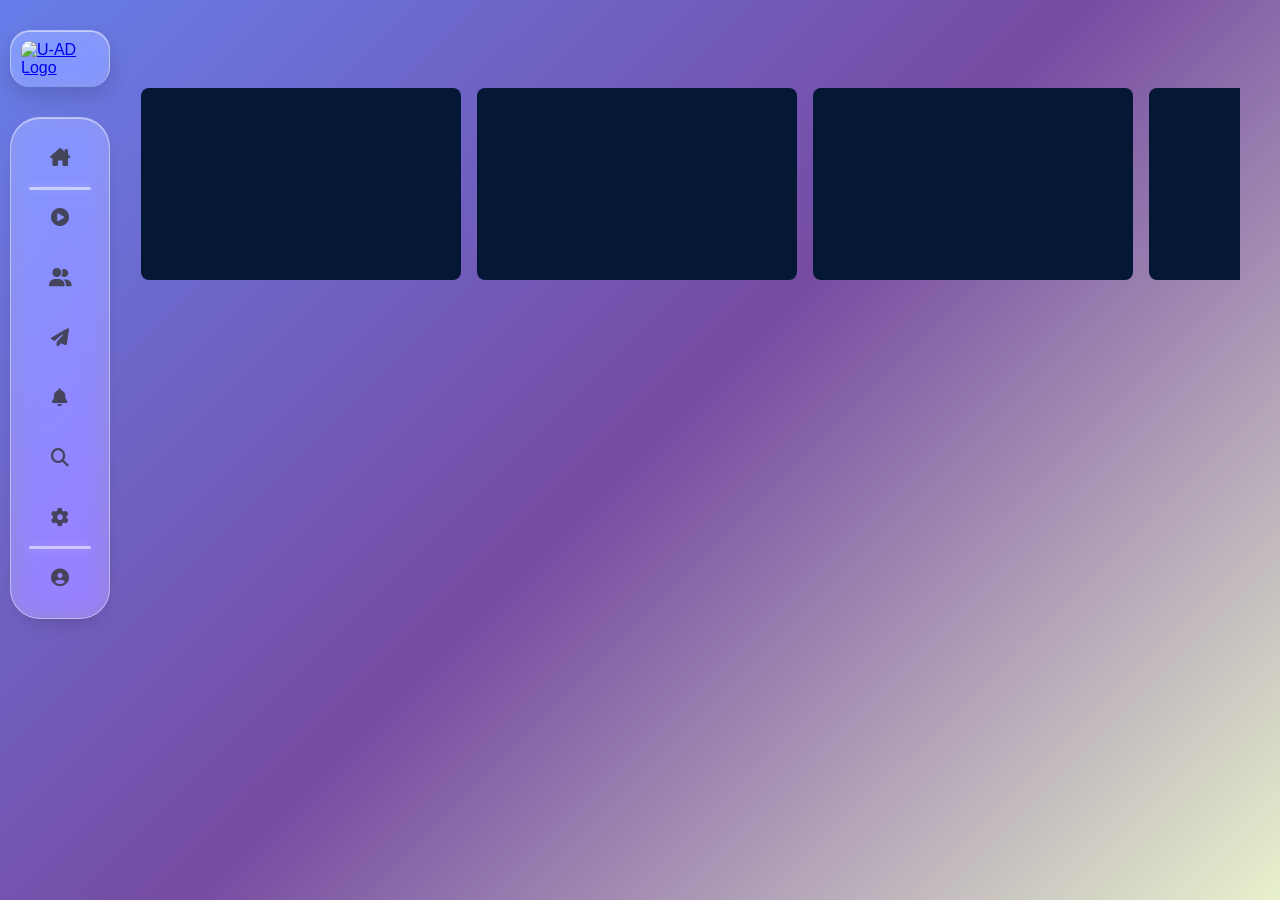
==== index.html @ 103ca22d "Update index.html" ====
<!DOCTYPE html>
<html lang="fr">
<head>
    <meta charset="UTF-8">
    <meta name="viewport" content="width=device-width, initial-scale=1.0">
    <title>U-Ad</title>
    <link rel="stylesheet" href="/CSS/U-Ad.css">
    <link rel="shortcut icon" href="Photos/shortcut%20icon.png" type="image/png">
    <link rel="stylesheet" href="https://cdnjs.cloudflare.com/ajax/libs/font-awesome/6.4.2/css/all.min.css">
</head>
<body>

    <div id="intro-screen">
      <div class="intro-particle"></div>
      <div class="intro-particle"></div>
      <div class="intro-particle"></div>
      <div class="intro-particle"></div>
      <div class="intro-particle"></div>
      <div class="intro-particle"></div>

      <div class="intro-glow"></div>

      <div class="intro-logo-wrap">
        <img src="/Photos/Logo.png" alt="U-AD Logo" />
      </div>

      <div class="intro-line"></div>

      <div class="intro-title">U–AD</div>
      <div class="intro-slogan">Plateforme étudiante</div>

      <div class="intro-progress-track">
        <div class="intro-progress-fill"></div>
      </div>
    </div>

    <div class="header" id="main-page">
        <div class="nav-bar">
            <a href="index.html"><img src="TSIM_Johan.github.io/Photos/Logo.png" alt="U-AD Logo" class="nav-logo"></a>
            <nav>
                <ul>
                    <li class="active"><a href="TSIM_Johan.github.io/HTML/U-Ad.html" data-tooltip="Accueil"><i class="fa-solid fa-house-chimney"></i></a></li> 
                    <li><a href="HTML/video.html" data-tooltip="Vidéos"><i class="fa-solid fa-circle-play"></i></a></li> 
                    <li><a href="HTML/amis.html" data-tooltip="Amis"><i class="fa-solid fa-user-group"></i></a></li>
                    <li><a href="TSIM_Johan.github.io/HTML/messages.html" data-tooltip="Messages"><i class="fa-solid fa-paper-plane"></i></a></li>
                    <li><a href="TSIM_Johan.github.io/HTML/notification.html" data-tooltip="Notifications"><i class="fa-solid fa-bell"></i></a></li>
                    <li><a href="" data-tooltip="Rechercher"><i class="fa-solid fa-magnifying-glass"></i></a></li> 
                    <li><a href="TSIM_Johan.github.io/HTML/parametre.html" data-tooltip="Paramètres"><i class="fa-solid fa-gear"></i></a></li>
                    <li><a href="TSIM_Johan.github.io/HTML/profil.html" data-tooltip="Profil"><i class="fa-solid fa-circle-user"></i></a></li>
                </ul>
            </nav>
        </div>
    </div>

    <div class="main">
        <div class="carousel">
            <h3>Annonces pertinentes</h3>
            <div class="card">
                <img src="TSIM_Johan.github.io/Photos/Logo.png" alt="">
            </div>
            <div class="card">
                <img src="TSIM_Johan.github.io/Photos/Logo.png" alt="">
            </div>
            <div class="card">
                <img src="TSIM_Johan.github.io/Photos/Logo.png" alt="">
            </div>
            <div class="card">
                <img src="TSIM_Johan.github.io/Photos/Logo.png" alt="">
            </div>
            <div class="card">
                <img src="TSIM_Johan.github.io/Photos/Logo.png" alt="">
            </div>
            <div class="card">
                <img src="TSIM_Johan.github.io/Photos/Logo.png" alt="">
            </div>
            <div class="card">
                <img src="TSIM_Johan.github.io/Photos/Logo.png" alt="">
            </div>
            <div class="card">
                <img src="TSIM_Johan.github.io/Photos/Logo.png" alt="">
            </div>
            <div class="card">
                <img src="TSIM_Johan.github.io/Photos/Logo.png" alt="">
            </div>
            <div class="card">
                <img src="TSIM_Johan.github.io/Photos/Logo.png" alt="">
            </div>
            <div class="card">
                <img src="TSIM_Johan.github.io/Photos/Logo.png" alt="">
            </div>
            <div class="card">
                <img src="TSIM_Johan.github.io/Photos/Logo.png" alt="">
            </div>
        </div>
    </div>

</body>
</html>
---- CSS/U-Ad.css ----
#intro-screen {
        position: fixed;
        inset: 0;
        background-color: #041734;
        display: flex;
        flex-direction: column;
        justify-content: center;
        align-items: center;
        z-index: 9999;
        overflow: hidden;
        animation: introFadeOut 1s ease 4.8s forwards;
    }

      @keyframes introFadeOut {
        0% {
          opacity: 1;
        }
        100% {
          opacity: 0;
          pointer-events: none;
        }
      }

      .intro-glow {
        position: absolute;
        width: 400px;
        height: 400px;
        border-radius: 50%;
        background: radial-gradient(
          circle,
          rgba(34, 118, 192, 0.18) 0%,
          transparent 70%
        );
        animation: glowPulse 3s ease-in-out infinite;
      }

      @keyframes glowPulse {
        0%,
        100% {
          transform: scale(1);
          opacity: 0.6;
        }
        50% {
          transform: scale(1.2);
          opacity: 1;
        }
      }

      .intro-logo-wrap {
        position: relative;
        width: 200px;
        height: 160px;
        opacity: 0;
        transform: scale(0.6) rotate(-10deg);
        animation: logoAppear 1.2s cubic-bezier(0.34, 1.56, 0.64, 1) 0.4s
          forwards;
      }

      @keyframes logoAppear {
        0% {
          opacity: 0;
          transform: scale(0.6) rotate(-10deg);
        }
        60% {
          opacity: 1;
          transform: scale(1.08) rotate(2deg);
        }
        100% {
          opacity: 1;
          transform: scale(1) rotate(0deg);
        }
      }

      .intro-logo-wrap img {
        width: 100%;
        height: 100%;
        object-fit: contain;
        filter: brightness(1.1) saturate(1.2);
      }

      .intro-line {
        width: 0;
        height: 2px;
        background: linear-gradient(90deg, #1a1a6e, #2276c0, #f26306);
        margin-top: 1.5rem;
        border-radius: 2px;
        animation: lineGrow 0.7s ease 1.8s forwards;
      }

      @keyframes lineGrow {
        to {
          width: 180px;
        }
      }

      .intro-title {
        margin-top: 1rem;
        font-family: "Georgia", serif;
        font-size: 2rem;
        letter-spacing: 10px;
        color: #51b4f5;
        opacity: 0;
        transform: translateY(10px);
        animation: textRise 0.7s ease 2.3s forwards;
      }

      .intro-slogan {
        margin-top: 0.4rem;
        font-family: "Georgia", serif;
        font-size: 0.72rem;
        letter-spacing: 5px;
        color: #2276c0;
        text-transform: uppercase;
        opacity: 0;
        transform: translateY(8px);
        animation: textRise 0.7s ease 2.8s forwards;
      }

      @keyframes textRise {
        to {
          opacity: 1;
          transform: translateY(0);
        }
      }

      .intro-progress-track {
        position: absolute;
        bottom: 2.5rem;
        width: 200px;
        height: 2px;
        background: rgba(81, 180, 245, 0.15);
        border-radius: 2px;
        overflow: hidden;
        opacity: 0;
        animation: fadeInBar 0.3s ease 3.2s forwards;
      }

      .intro-progress-fill {
        height: 100%;
        width: 0%;
        background: linear-gradient(90deg, #2276c0, #f26306);
        border-radius: 2px;
        animation: fillBar 1.3s ease 3.3s forwards;
      }

      @keyframes fadeInBar {
        to {
          opacity: 1;
        }
      }

      @keyframes fillBar {
        to {
          width: 100%;
        }
      }

      .intro-particle {
        position: absolute;
        width: 3px;
        height: 3px;
        border-radius: 50%;
        opacity: 0;
        animation: particleFloat 4s ease-in-out infinite;
      }

      .intro-particle:nth-child(1) {
        top: 18%;
        left: 12%;
        background: #51b4f5;
        animation-delay: 0.3s;
      }
      .intro-particle:nth-child(2) {
        top: 72%;
        left: 82%;
        background: #f26306;
        animation-delay: 1.1s;
      }
      .intro-particle:nth-child(3) {
        top: 38%;
        left: 88%;
        background: #2276c0;
        animation-delay: 0.7s;
      }
      .intro-particle:nth-child(4) {
        top: 82%;
        left: 22%;
        background: #51b4f5;
        animation-delay: 1.5s;
      }
      .intro-particle:nth-child(5) {
        top: 14%;
        left: 68%;
        background: #f26306;
        animation-delay: 0.9s;
      }
      .intro-particle:nth-child(6) {
        top: 58%;
        left: 6%;
        background: #2276c0;
        animation-delay: 0.5s;
      }

      @keyframes particleFloat {
        0% {
          opacity: 0;
          transform: translateY(0) scale(1);
        }
        25% {
          opacity: 0.9;
        }
        100% {
          opacity: 0;
          transform: translateY(-60px) scale(0.4);
        }
      }

      #main-page {
        opacity: 0;
        animation: mainFadeIn 0.8s ease 5.4s forwards;
      }

      @keyframes mainFadeIn {
        to {
          opacity: 1;
        }
      }

/* css free */
*{
    box-sizing: border-box;
    font-family: 'Poppins', sans-serif;
    padding: 0;
    margin: 0;
}

.nav-bar{
    position: fixed;
    top: 0;
    left: 10px;
    height: 100vh;
    width: 100px;
    display: flex;
    flex-direction: column;
    justify-content: flex-start;
    align-items: center;
    background: transparent;
    padding: 30px 0;
    z-index: 1000;
}

.nav-bar::-webkit-scrollbar{
    display: none;
}

.nav-logo{
    width: 70px;
    height: 70px;
    object-fit: contain;
    padding: 10px;
    border-radius: 20px;
    background: rgba(255, 255, 255, 0.25);
    backdrop-filter: blur(10px) saturate(180%);
    -webkit-backdrop-filter: blur(10px) saturate(180%);
    border: 1px solid rgba(255, 255, 255, 0.4);
    box-shadow:
        0 8px 20px rgba(0, 0, 0, 0.15),
        inset 0 1px 0 rgba(255, 255, 255, 0.5);
    margin-bottom: 20px;
    transition: transform 0.3s ease, box-shadow 0.3s ease;
    margin-bottom: 30px;
    border-bottom: none;
}

.nav-logo:hover{
    transform: scale(1.08);
    box-shadow:
        0 12px 25px rgba(0, 0, 0, 0.2),
        inset 0 1px 0 rgba(255, 255, 255, 0.6);
}

body{
    padding-left: 100px;
    min-height: 100vh;
    background: linear-gradient(135deg, #667eea 0%, #764ba2 50%, #e8f1cc 100%);
    overflow-x: hidden;
}

nav{
    background-color: rgba(255, 255, 255, 0.25);
    backdrop-filter: blur(15px) saturate(180%);
    -webkit-backdrop-filter: blur(15px) saturate(180%);
    border: 1px solid rgba(255, 255, 255, 0.4);
    border-radius: 30px;
    padding: 10px;
    box-shadow:
        0 10px 20px -10px rgba(0, 0, 0, 0.2),
        inset 0 1px 0 rgba(255, 255, 255, 0.5);
    width: 100%;
}

nav::before{
    content: "";
    position: absolute;
    top: 13.8%;
    left: 18%;
    width: 64%;
    height: 3px;
    border-radius: 50px;
    background: rgba(255,255,255,0.55);
    box-shadow: 0 0 8px rgba(255,255,255,0.25);
}

nav::after{
    content: "";
    position: absolute;
    bottom: 13.8%;
    left: 18%;
    width: 64%;
    height: 3px;
    border-radius: 50px;
    background: rgba(255,255,255,0.55);
    box-shadow: 0 0 8px rgba(255,255,255,0.25);
}

nav ul{
    display: flex;
    flex-direction: column;
    align-items: center;
}

nav ul li{
    list-style: none;
    display: block;
    width: 100%;
    text-align: center;
    margin: 8px 0;
    padding: 13px 10px;
    font-size: 16px;
    font-weight: 500;
    color: #777;
    cursor: pointer;
    transition: color 0.5s;
    position: relative;
    z-index: 2;
    color: rgba(50, 50, 50, 0.8);
}

nav ul li::after{
    content: '';
    background: rgba(255, 255, 255, 0.2);
    backdrop-filter: blur(10px) saturate(180%);
    -webkit-backdrop-filter: blur(10px) saturate(180%);
    border: 1px solid rgba(255, 255, 255, 0.35);
    position: absolute;
    width: 100%; 
    height: 100%;
    border-radius: 30px;
    transform: translate(-50%, -50%);
    transition: top 0.5s, opacity 0.5s;
    left: 50%;
    top: 100%;
    z-index: -1;
    opacity: 0;
    box-shadow:
        inset 0 1px 0 rgba(255, 255, 255, 0.4),
        0 4px 15px rgba(0, 0, 0, 0.1);
}
nav ul li:hover{
    color: #fff;
}

nav ul li:hover::after{
    opacity: 1;
    top: 50%;
}

nav ul li a{
    position: relative;
    display: flex;
    align-items: center;
    justify-content: center;
    width: 100%;
    height: 100%;
    color: inherit;
    text-decoration: none;
    font-size: 18px;
}

nav ul li a::after{
    content: attr(data-tooltip);
    position: absolute;
    left: calc(100% + 18px);
    top: 50%;
    transform: translateY(-50%) translateX(-8px);
    background: rgba(255, 255, 255, 0.3);
    backdrop-filter: blur(10px) saturate(180%);
    -webkit-backdrop-filter: blur(10px) saturate(180%);
    border: 1px solid rgba(255, 255, 255, 0.4);
    color: #333;
    padding: 6px 14px;
    border-radius: 10px;
    font-size: 13px;
    font-weight: 500;
    white-space: nowrap;
    opacity: 0;
    pointer-events: none;
    transition: opacity 0.25s ease, transform 0.25s ease;
    box-shadow:
        0 8px 20px rgba(0, 0, 0, 0.15),
        inset 0 1px 0 rgba(255, 255, 255, 0.4);
    z-index: 3000;
}

nav ul li a:hover::after{
    opacity: 1;
    transform: translateY(-50%) translateX(0);
}

nav ul li a::before{
    content: '';
    position: absolute;
    left: calc(100% + 8px);
    top: 50%;
    transform: translateY(-50%) translateX(-8px);
    border: 6px solid transparent;
    border-right-color: rgba(255, 255, 255, 0.4);
    opacity: 0;
    transition: opacity 0.25s ease, transform 0.25s ease;
    pointer-events: none;
    z-index: 3000;
}

nav ul li a:hover::before{
    opacity: 1;
    transform: translateY(-50%) translateX(0);
}

.main{
    box-sizing: border-box;
    padding: 40px;
    height: 100vh;
      
}

.carousel{
  width: 100%;
  overflow-x: auto ;
    margin: 3em auto;
    display: flex;
    gap: 1em;
    scroll-behavior: smooth;
    anchor-name: --carousel;
    scroll-snap-type: x mandatory;
    scroll-marker-group: after;
}

img{
  width: 100%;
}

.carousel::scroll-marker-group{
  display: flex;
  justify-content: center;
  gap: .5em;
}

.card::scroll-marker{
  content: '';
  height: 1em;
  width: 1em;
  background-color: #6e22b9;
  border-radius: 50%;
}

.card::scroll-marker:target-current{
  background-color: #310d55;
}

.carousel::-webkit-scrollbar{
  display: none;
}

.carousel::scroll-button(right), .carousel::scroll-button(left){
  content: '→';
  border: none;
  background-color: #6e22b9;
  font-family: 'Courier New', Courier, monospace;
  font-size: 3rem;
  color: #fff;
  height: 60px;
  width: 60px;
  border-radius: 50%;
  padding-bottom: .1em;
  cursor: pointer;
  position: fixed;
  position-anchor: --carousel;
  position-area: right center;
  translate: -50%;
}

.carousel::scroll-button(left){
  content: '←';
  position-area: left center;
  translate: 50%;
}

.carousel::scroll-button(right):disabled, .carousel::scroll-button(left):disabled{
  opacity: 0.5;
  cursor: auto;
}

.card{
  scroll-snap-align: start;
  flex: 0 0 20em;
  /*height: 12em;*/
  aspect-ratio: 5 / 3;
  background-color: #041734;
  padding: 1em;
  border-radius: .5em;
  text-align: center;
  align-content: center;
}

@media(max-width: 500px) {
  .card{
    flex: 0 0 100%;
  }
}
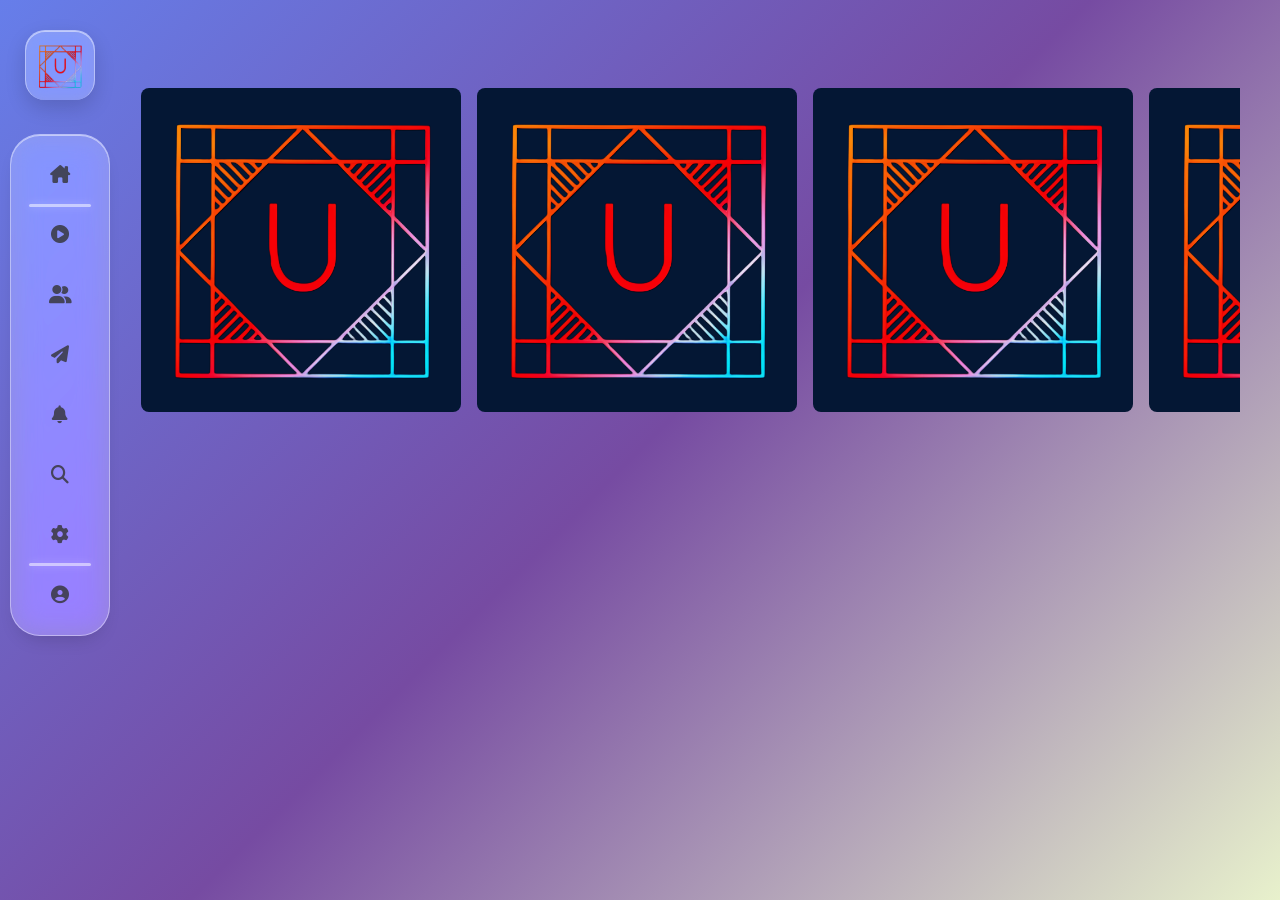
==== commit 7cd4b621: "Update index.html" ====
--- a/index.html
+++ b/index.html
@@ -4,7 +4,7 @@
     <meta charset="UTF-8">
     <meta name="viewport" content="width=device-width, initial-scale=1.0">
     <title>U-Ad</title>
-    <link rel="stylesheet" href="/CSS/U-Ad.css">
+    <link rel="stylesheet" href="CSS/U-Ad.css">
     <link rel="shortcut icon" href="Photos/shortcut%20icon.png" type="image/png">
     <link rel="stylesheet" href="https://cdnjs.cloudflare.com/ajax/libs/font-awesome/6.4.2/css/all.min.css">
 </head>
@@ -21,7 +21,7 @@
       <div class="intro-glow"></div>
 
       <div class="intro-logo-wrap">
-        <img src="/Photos/Logo.png" alt="U-AD Logo" />
+        <img src="Photos/Logo.png" alt="U-AD Logo" />
       </div>
 
       <div class="intro-line"></div>
@@ -36,17 +36,17 @@
 
     <div class="header" id="main-page">
         <div class="nav-bar">
-            <a href="index.html"><img src="TSIM_Johan.github.io/Photos/Logo.png" alt="U-AD Logo" class="nav-logo"></a>
+            <a href="index.html"><img src="Photos/Logo.png" alt="U-AD Logo" class="nav-logo"></a>
             <nav>
                 <ul>
-                    <li class="active"><a href="TSIM_Johan.github.io/HTML/U-Ad.html" data-tooltip="Accueil"><i class="fa-solid fa-house-chimney"></i></a></li> 
+                    <li class="active"><a href="HTML/U-Ad.html" data-tooltip="Accueil"><i class="fa-solid fa-house-chimney"></i></a></li> 
                     <li><a href="HTML/video.html" data-tooltip="Vidéos"><i class="fa-solid fa-circle-play"></i></a></li> 
                     <li><a href="HTML/amis.html" data-tooltip="Amis"><i class="fa-solid fa-user-group"></i></a></li>
-                    <li><a href="TSIM_Johan.github.io/HTML/messages.html" data-tooltip="Messages"><i class="fa-solid fa-paper-plane"></i></a></li>
-                    <li><a href="TSIM_Johan.github.io/HTML/notification.html" data-tooltip="Notifications"><i class="fa-solid fa-bell"></i></a></li>
+                    <li><a href="HTML/messages.html" data-tooltip="Messages"><i class="fa-solid fa-paper-plane"></i></a></li>
+                    <li><a href="HTML/notification.html" data-tooltip="Notifications"><i class="fa-solid fa-bell"></i></a></li>
                     <li><a href="" data-tooltip="Rechercher"><i class="fa-solid fa-magnifying-glass"></i></a></li> 
-                    <li><a href="TSIM_Johan.github.io/HTML/parametre.html" data-tooltip="Paramètres"><i class="fa-solid fa-gear"></i></a></li>
-                    <li><a href="TSIM_Johan.github.io/HTML/profil.html" data-tooltip="Profil"><i class="fa-solid fa-circle-user"></i></a></li>
+                    <li><a href="HTML/parametre.html" data-tooltip="Paramètres"><i class="fa-solid fa-gear"></i></a></li>
+                    <li><a href="HTML/profil.html" data-tooltip="Profil"><i class="fa-solid fa-circle-user"></i></a></li>
                 </ul>
             </nav>
         </div>
@@ -56,40 +56,40 @@
         <div class="carousel">
             <h3>Annonces pertinentes</h3>
             <div class="card">
-                <img src="TSIM_Johan.github.io/Photos/Logo.png" alt="">
+                <img src="Photos/Logo.png" alt="">
             </div>
             <div class="card">
-                <img src="TSIM_Johan.github.io/Photos/Logo.png" alt="">
+                <img src="Photos/Logo.png" alt="">
             </div>
             <div class="card">
-                <img src="TSIM_Johan.github.io/Photos/Logo.png" alt="">
+                <img src="Photos/Logo.png" alt="">
             </div>
             <div class="card">
-                <img src="TSIM_Johan.github.io/Photos/Logo.png" alt="">
+                <img src="Photos/Logo.png" alt="">
             </div>
             <div class="card">
-                <img src="TSIM_Johan.github.io/Photos/Logo.png" alt="">
+                <img src="Photos/Logo.png" alt="">
             </div>
             <div class="card">
-                <img src="TSIM_Johan.github.io/Photos/Logo.png" alt="">
+                <img src="Photos/Logo.png" alt="">
             </div>
             <div class="card">
-                <img src="TSIM_Johan.github.io/Photos/Logo.png" alt="">
+                <img src="Photos/Logo.png" alt="">
             </div>
             <div class="card">
-                <img src="TSIM_Johan.github.io/Photos/Logo.png" alt="">
+                <img src="Photos/Logo.png" alt="">
             </div>
             <div class="card">
-                <img src="TSIM_Johan.github.io/Photos/Logo.png" alt="">
+                <img src="Photos/Logo.png" alt="">
             </div>
             <div class="card">
-                <img src="TSIM_Johan.github.io/Photos/Logo.png" alt="">
+                <img src="Photos/Logo.png" alt="">
             </div>
             <div class="card">
-                <img src="TSIM_Johan.github.io/Photos/Logo.png" alt="">
+                <img src="Photos/Logo.png" alt="">
             </div>
             <div class="card">
-                <img src="TSIM_Johan.github.io/Photos/Logo.png" alt="">
+                <img src="Photos/Logo.png" alt="">
             </div>
         </div>
     </div>
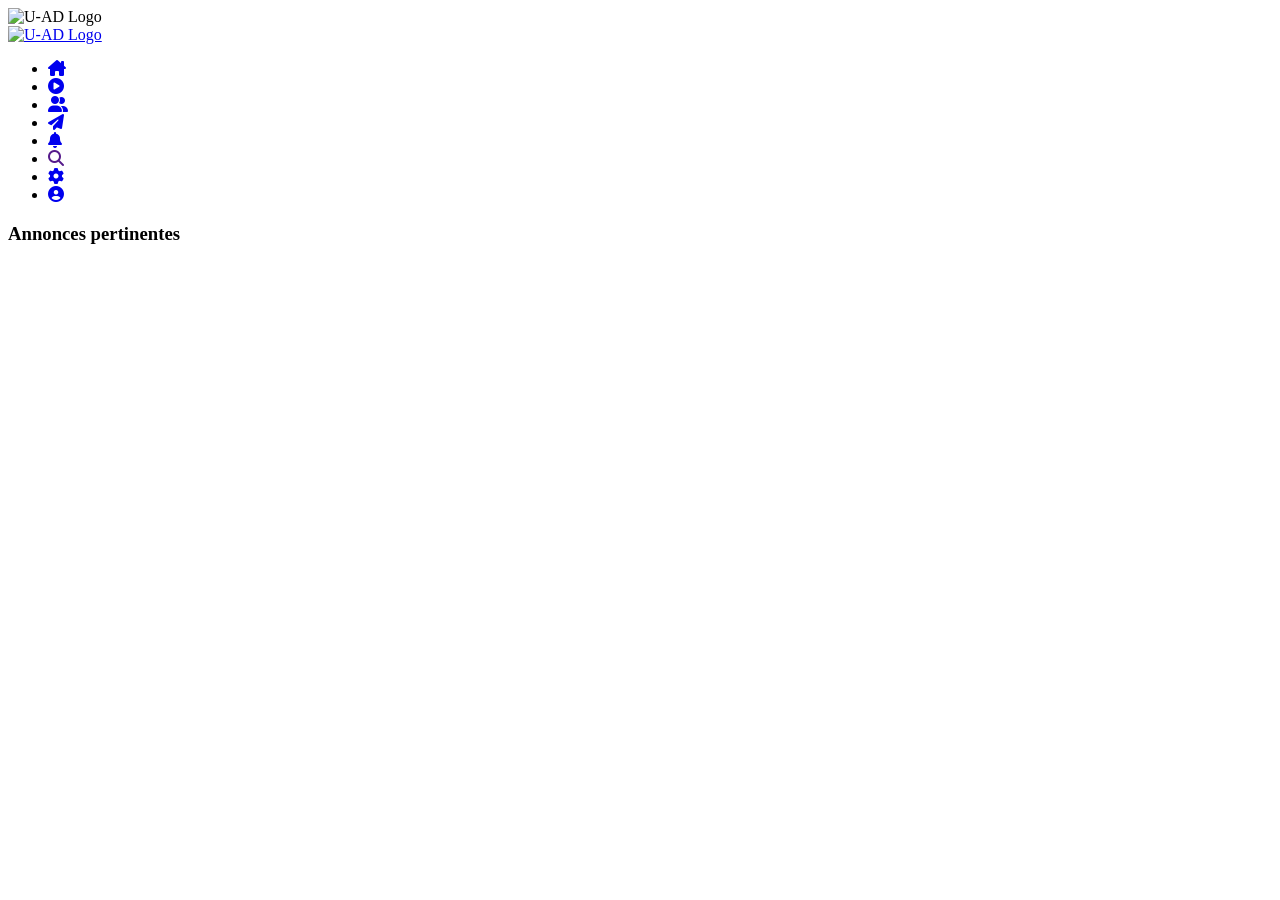
==== commit 05e46363: "Update index.html" ====
--- a/index.html
+++ b/index.html
@@ -4,49 +4,36 @@
     <meta charset="UTF-8">
     <meta name="viewport" content="width=device-width, initial-scale=1.0">
     <title>U-Ad</title>
-    <link rel="stylesheet" href="CSS/U-Ad.css">
-    <link rel="shortcut icon" href="Photos/shortcut%20icon.png" type="image/png">
+    <!-- Ajoute le nom du dépôt devant les chemins CSS -->
+    <link rel="stylesheet" href="/TSIM_Johan.github.io/CSS/U-Ad.css">
+    <link rel="shortcut icon" href="/TSIM_Johan.github.io/Photos/shortcut%20icon.png" type="image/png">
     <link rel="stylesheet" href="https://cdnjs.cloudflare.com/ajax/libs/font-awesome/6.4.2/css/all.min.css">
 </head>
 <body>
 
     <div id="intro-screen">
-      <div class="intro-particle"></div>
-      <div class="intro-particle"></div>
-      <div class="intro-particle"></div>
-      <div class="intro-particle"></div>
-      <div class="intro-particle"></div>
-      <div class="intro-particle"></div>
-
-      <div class="intro-glow"></div>
-
+      <!-- ... tout le contenu reste identique ... -->
       <div class="intro-logo-wrap">
-        <img src="Photos/Logo.png" alt="U-AD Logo" />
+        <!-- Ajoute le nom du dépôt devant les images -->
+        <img src="/TSIM_Johan.github.io/Photos/Logo.png" alt="U-AD Logo" />
       </div>
-
-      <div class="intro-line"></div>
-
-      <div class="intro-title">U–AD</div>
-      <div class="intro-slogan">Plateforme étudiante</div>
-
-      <div class="intro-progress-track">
-        <div class="intro-progress-fill"></div>
-      </div>
+      <!-- ... -->
     </div>
 
     <div class="header" id="main-page">
         <div class="nav-bar">
-            <a href="index.html"><img src="Photos/Logo.png" alt="U-AD Logo" class="nav-logo"></a>
+            <a href="index.html"><img src="/TSIM_Johan.github.io/Photos/Logo.png" alt="U-AD Logo" class="nav-logo"></a>
             <nav>
                 <ul>
-                    <li class="active"><a href="HTML/U-Ad.html" data-tooltip="Accueil"><i class="fa-solid fa-house-chimney"></i></a></li> 
-                    <li><a href="HTML/video.html" data-tooltip="Vidéos"><i class="fa-solid fa-circle-play"></i></a></li> 
-                    <li><a href="HTML/amis.html" data-tooltip="Amis"><i class="fa-solid fa-user-group"></i></a></li>
-                    <li><a href="HTML/messages.html" data-tooltip="Messages"><i class="fa-solid fa-paper-plane"></i></a></li>
-                    <li><a href="HTML/notification.html" data-tooltip="Notifications"><i class="fa-solid fa-bell"></i></a></li>
+                    <!-- Ajoute le nom du dépôt devant les liens HTML -->
+                    <li class="active"><a href="/TSIM_Johan.github.io/HTML/U-Ad.html" data-tooltip="Accueil"><i class="fa-solid fa-house-chimney"></i></a></li> 
+                    <li><a href="/TSIM_Johan.github.io/HTML/video.html" data-tooltip="Vidéos"><i class="fa-solid fa-circle-play"></i></a></li> 
+                    <li><a href="/TSIM_Johan.github.io/HTML/amis.html" data-tooltip="Amis"><i class="fa-solid fa-user-group"></i></a></li>
+                    <li><a href="/TSIM_Johan.github.io/HTML/messages.html" data-tooltip="Messages"><i class="fa-solid fa-paper-plane"></i></a></li>
+                    <li><a href="/TSIM_Johan.github.io/HTML/notification.html" data-tooltip="Notifications"><i class="fa-solid fa-bell"></i></a></li>
                     <li><a href="" data-tooltip="Rechercher"><i class="fa-solid fa-magnifying-glass"></i></a></li> 
-                    <li><a href="HTML/parametre.html" data-tooltip="Paramètres"><i class="fa-solid fa-gear"></i></a></li>
-                    <li><a href="HTML/profil.html" data-tooltip="Profil"><i class="fa-solid fa-circle-user"></i></a></li>
+                    <li><a href="/TSIM_Johan.github.io/HTML/parametre.html" data-tooltip="Paramètres"><i class="fa-solid fa-gear"></i></a></li>
+                    <li><a href="/TSIM_Johan.github.io/HTML/profil.html" data-tooltip="Profil"><i class="fa-solid fa-circle-user"></i></a></li>
                 </ul>
             </nav>
         </div>
@@ -55,42 +42,9 @@
     <div class="main">
         <div class="carousel">
             <h3>Annonces pertinentes</h3>
-            <div class="card">
-                <img src="Photos/Logo.png" alt="">
-            </div>
-            <div class="card">
-                <img src="Photos/Logo.png" alt="">
-            </div>
-            <div class="card">
-                <img src="Photos/Logo.png" alt="">
-            </div>
-            <div class="card">
-                <img src="Photos/Logo.png" alt="">
-            </div>
-            <div class="card">
-                <img src="Photos/Logo.png" alt="">
-            </div>
-            <div class="card">
-                <img src="Photos/Logo.png" alt="">
-            </div>
-            <div class="card">
-                <img src="Photos/Logo.png" alt="">
-            </div>
-            <div class="card">
-                <img src="Photos/Logo.png" alt="">
-            </div>
-            <div class="card">
-                <img src="Photos/Logo.png" alt="">
-            </div>
-            <div class="card">
-                <img src="Photos/Logo.png" alt="">
-            </div>
-            <div class="card">
-                <img src="Photos/Logo.png" alt="">
-            </div>
-            <div class="card">
-                <img src="Photos/Logo.png" alt="">
-            </div>
+            <!-- Ajoute le nom du dépôt devant les images -->
+            <div class="card"><img src="/TSIM_Johan.github.io/Photos/Logo.png" alt=""></div>
+            <!-- ... répète pour toutes les cartes ... -->
         </div>
     </div>
 
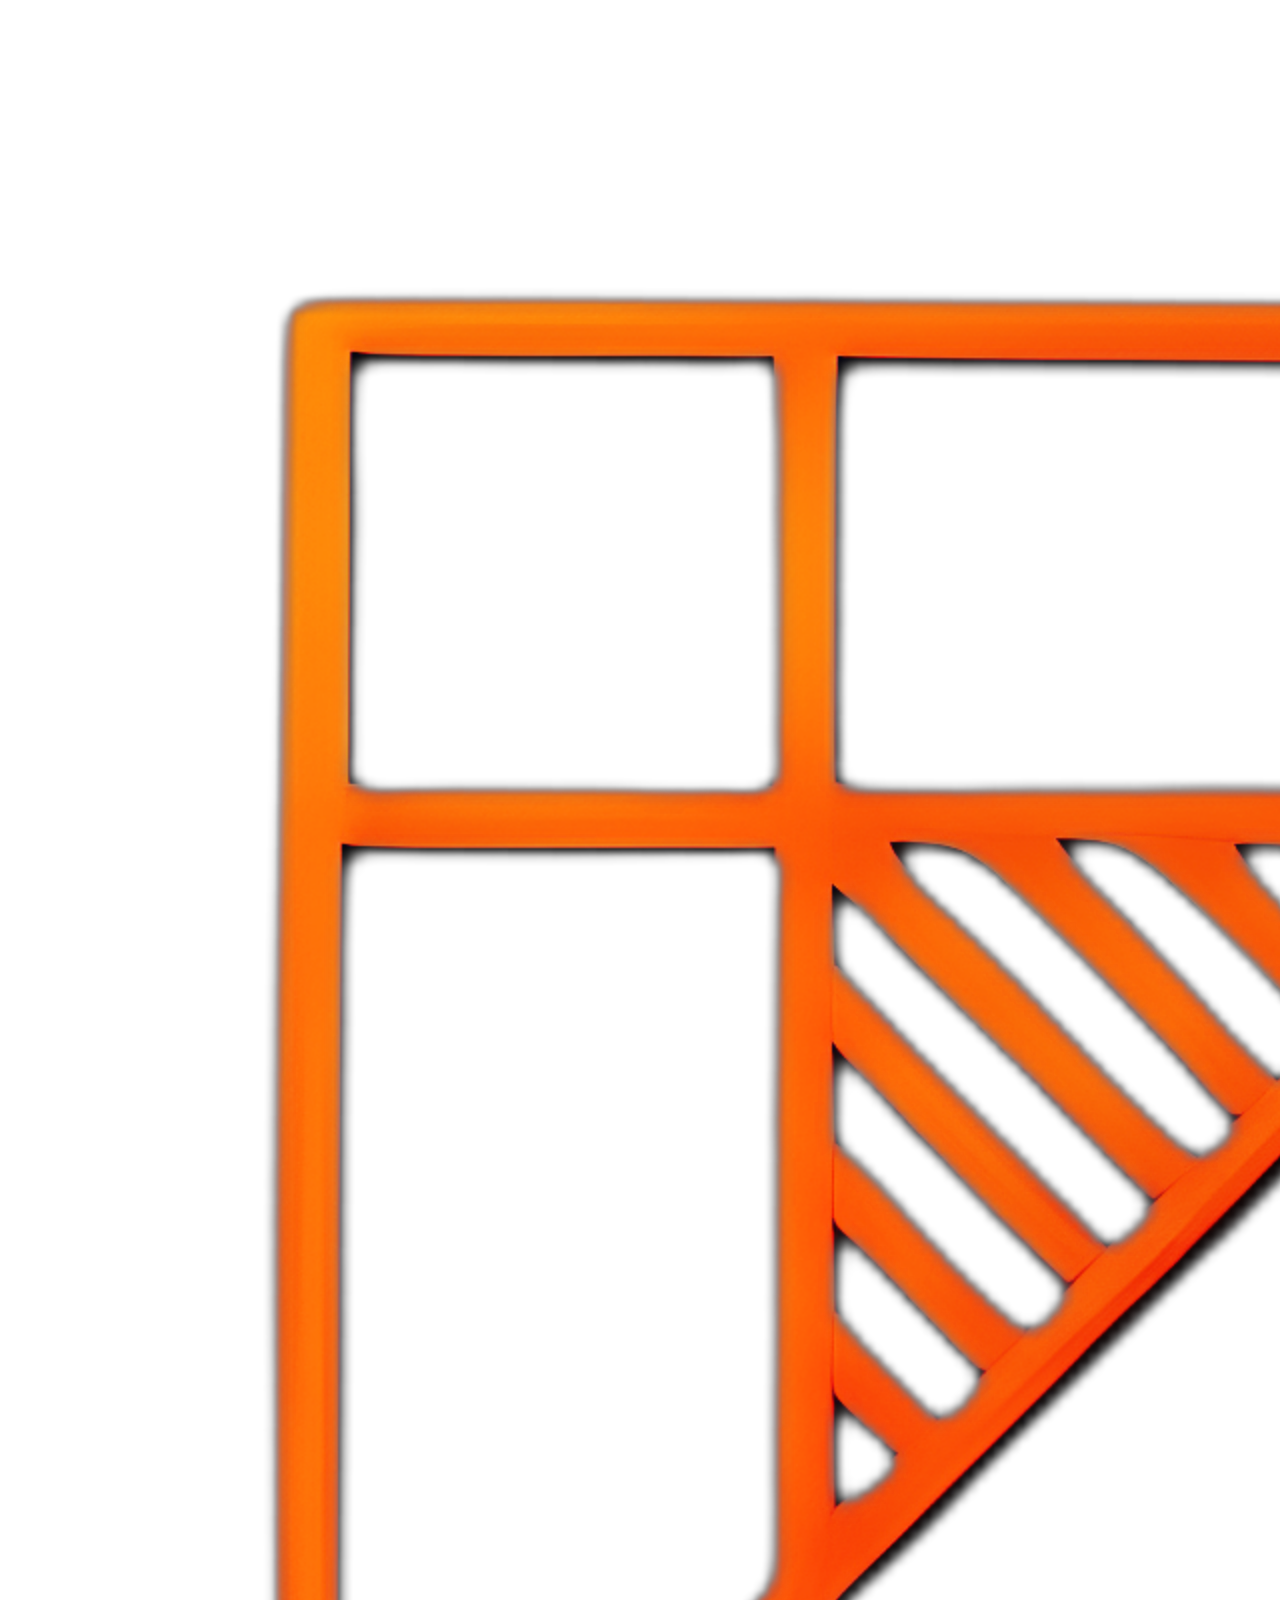
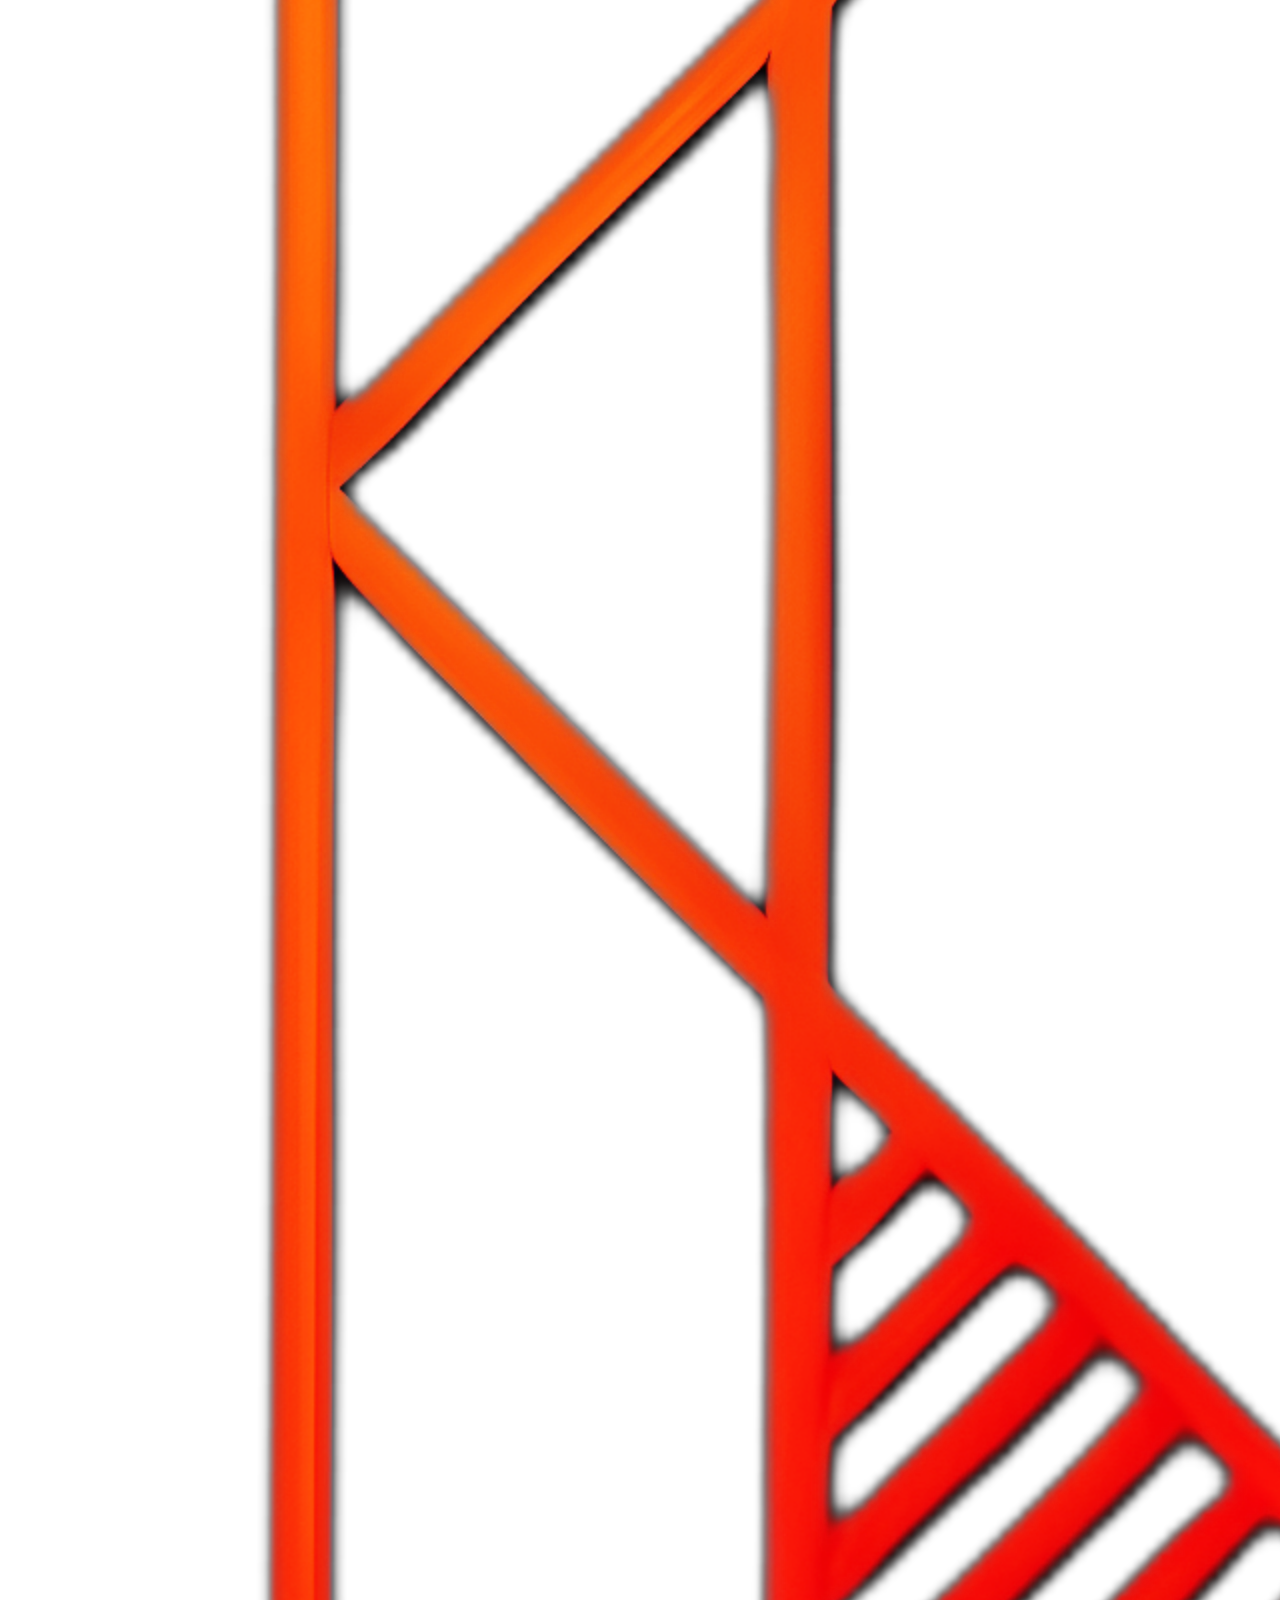
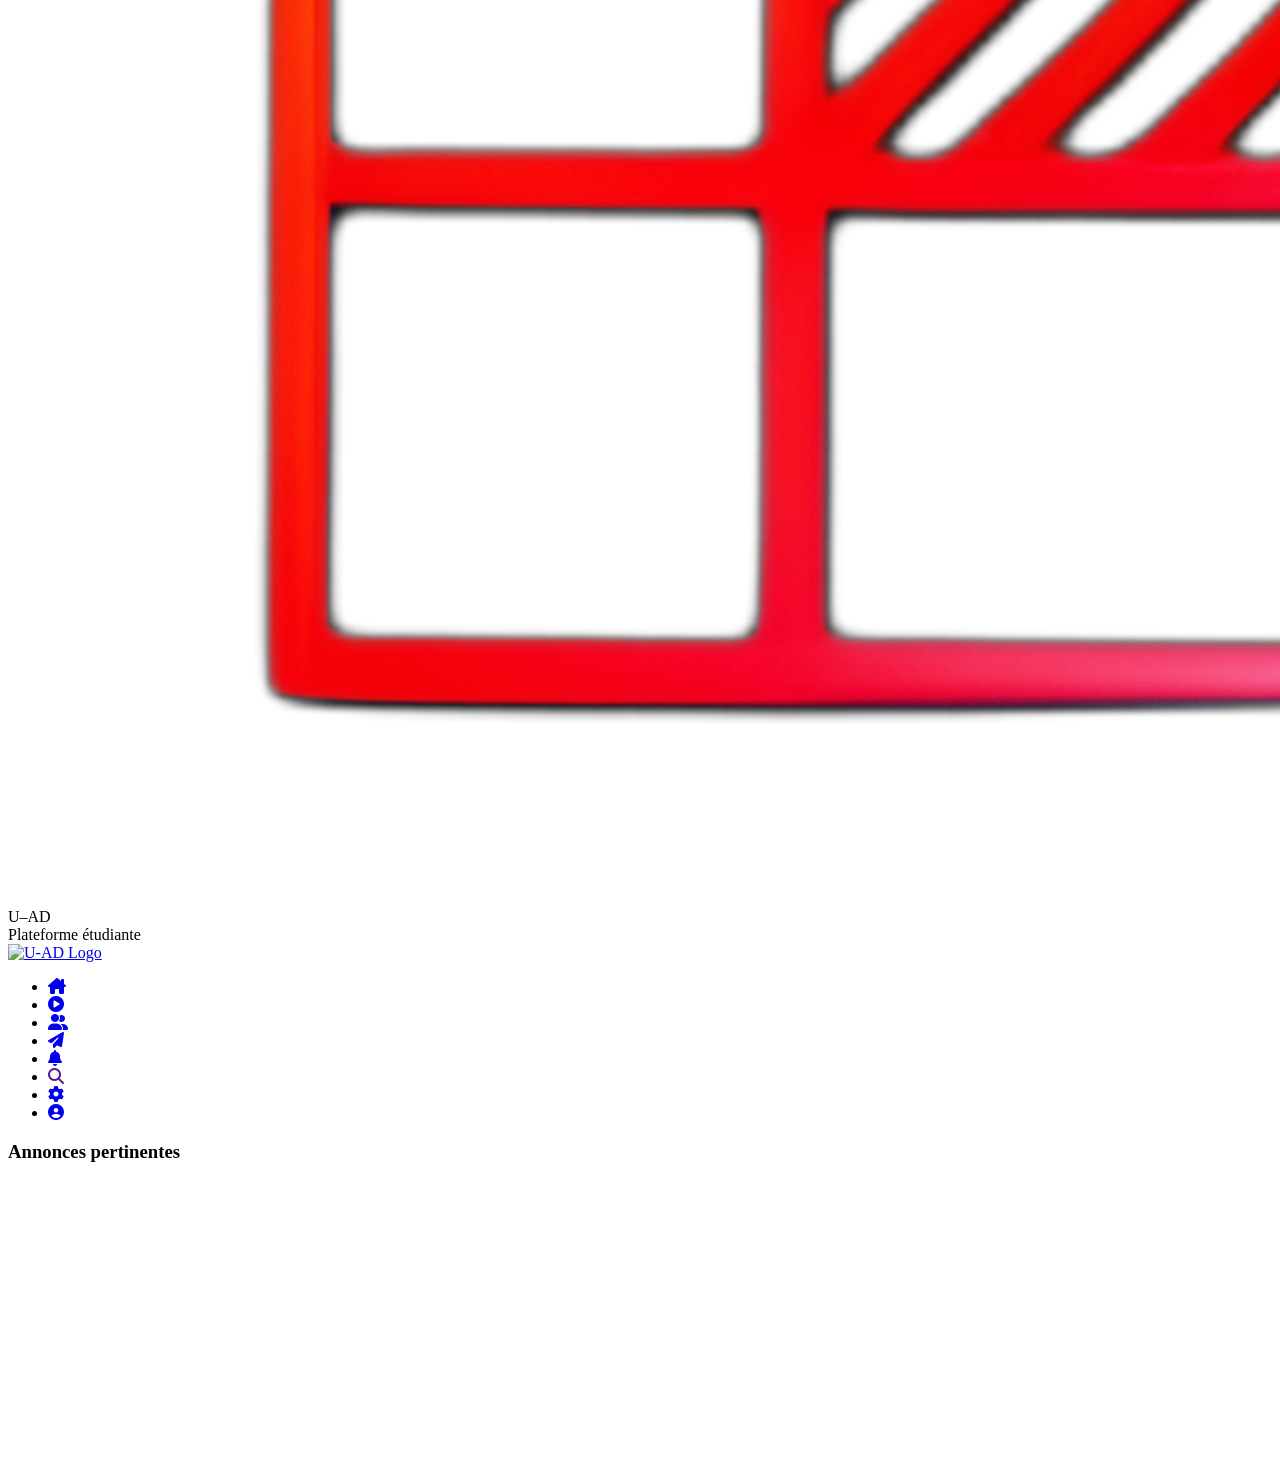
==== commit 9174af28: "Update index.html" ====
--- a/index.html
+++ b/index.html
@@ -4,7 +4,6 @@
     <meta charset="UTF-8">
     <meta name="viewport" content="width=device-width, initial-scale=1.0">
     <title>U-Ad</title>
-    <!-- Ajoute le nom du dépôt devant les chemins CSS -->
     <link rel="stylesheet" href="/TSIM_Johan.github.io/CSS/U-Ad.css">
     <link rel="shortcut icon" href="/TSIM_Johan.github.io/Photos/shortcut%20icon.png" type="image/png">
     <link rel="stylesheet" href="https://cdnjs.cloudflare.com/ajax/libs/font-awesome/6.4.2/css/all.min.css">
@@ -12,12 +11,27 @@
 <body>
 
     <div id="intro-screen">
-      <!-- ... tout le contenu reste identique ... -->
+      <div class="intro-particle"></div>
+      <div class="intro-particle"></div>
+      <div class="intro-particle"></div>
+      <div class="intro-particle"></div>
+      <div class="intro-particle"></div>
+      <div class="intro-particle"></div>
+
+      <div class="intro-glow"></div>
+
       <div class="intro-logo-wrap">
-        <!-- Ajoute le nom du dépôt devant les images -->
-        <img src="/TSIM_Johan.github.io/Photos/Logo.png" alt="U-AD Logo" />
+        <img src="/Photos/Logo.png" alt="U-AD Logo" />
       </div>
-      <!-- ... -->
+
+      <div class="intro-line"></div>
+
+      <div class="intro-title">U–AD</div>
+      <div class="intro-slogan">Plateforme étudiante</div>
+
+      <div class="intro-progress-track">
+        <div class="intro-progress-fill"></div>
+      </div>
     </div>
 
     <div class="header" id="main-page">
@@ -42,9 +56,21 @@
     <div class="main">
         <div class="carousel">
             <h3>Annonces pertinentes</h3>
-            <!-- Ajoute le nom du dépôt devant les images -->
             <div class="card"><img src="/TSIM_Johan.github.io/Photos/Logo.png" alt=""></div>
-            <!-- ... répète pour toutes les cartes ... -->
+            <div class="card"><img src="/TSIM_Johan.github.io/Photos/Logo.png" alt=""></div>
+            <div class="card"><img src="/TSIM_Johan.github.io/Photos/Logo.png" alt=""></div>
+            <div class="card"><img src="/TSIM_Johan.github.io/Photos/Logo.png" alt=""></div>
+            <div class="card"><img src="/TSIM_Johan.github.io/Photos/Logo.png" alt=""></div>
+            <div class="card"><img src="/TSIM_Johan.github.io/Photos/Logo.png" alt=""></div>
+            <div class="card"><img src="/TSIM_Johan.github.io/Photos/Logo.png" alt=""></div>
+            <div class="card"><img src="/TSIM_Johan.github.io/Photos/Logo.png" alt=""></div>
+            <div class="card"><img src="/TSIM_Johan.github.io/Photos/Logo.png" alt=""></div>
+            <div class="card"><img src="/TSIM_Johan.github.io/Photos/Logo.png" alt=""></div>
+            <div class="card"><img src="/TSIM_Johan.github.io/Photos/Logo.png" alt=""></div>
+            <div class="card"><img src="/TSIM_Johan.github.io/Photos/Logo.png" alt=""></div>
+            <div class="card"><img src="/TSIM_Johan.github.io/Photos/Logo.png" alt=""></div>
+            <div class="card"><img src="/TSIM_Johan.github.io/Photos/Logo.png" alt=""></div>
+            <div class="card"><img src="/TSIM_Johan.github.io/Photos/Logo.png" alt=""></div>
         </div>
     </div>
 
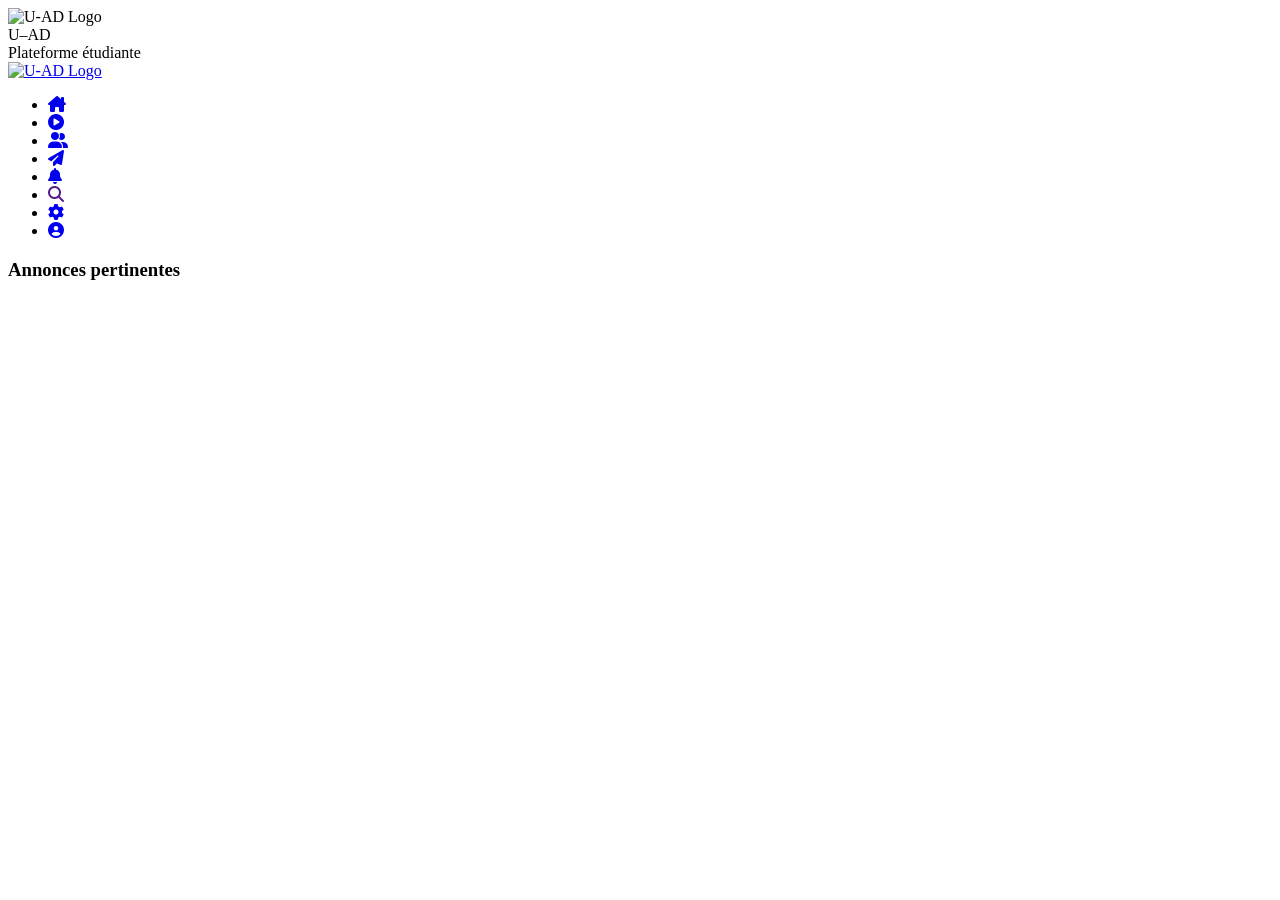
==== commit 8b776b69: "Update index.html" ====
--- a/index.html
+++ b/index.html
@@ -21,7 +21,7 @@
       <div class="intro-glow"></div>
 
       <div class="intro-logo-wrap">
-        <img src="/Photos/Logo.png" alt="U-AD Logo" />
+        <img src="/TSIM_Johan.github.io/Photos/Logo.png" alt="U-AD Logo" />
       </div>
 
       <div class="intro-line"></div>
